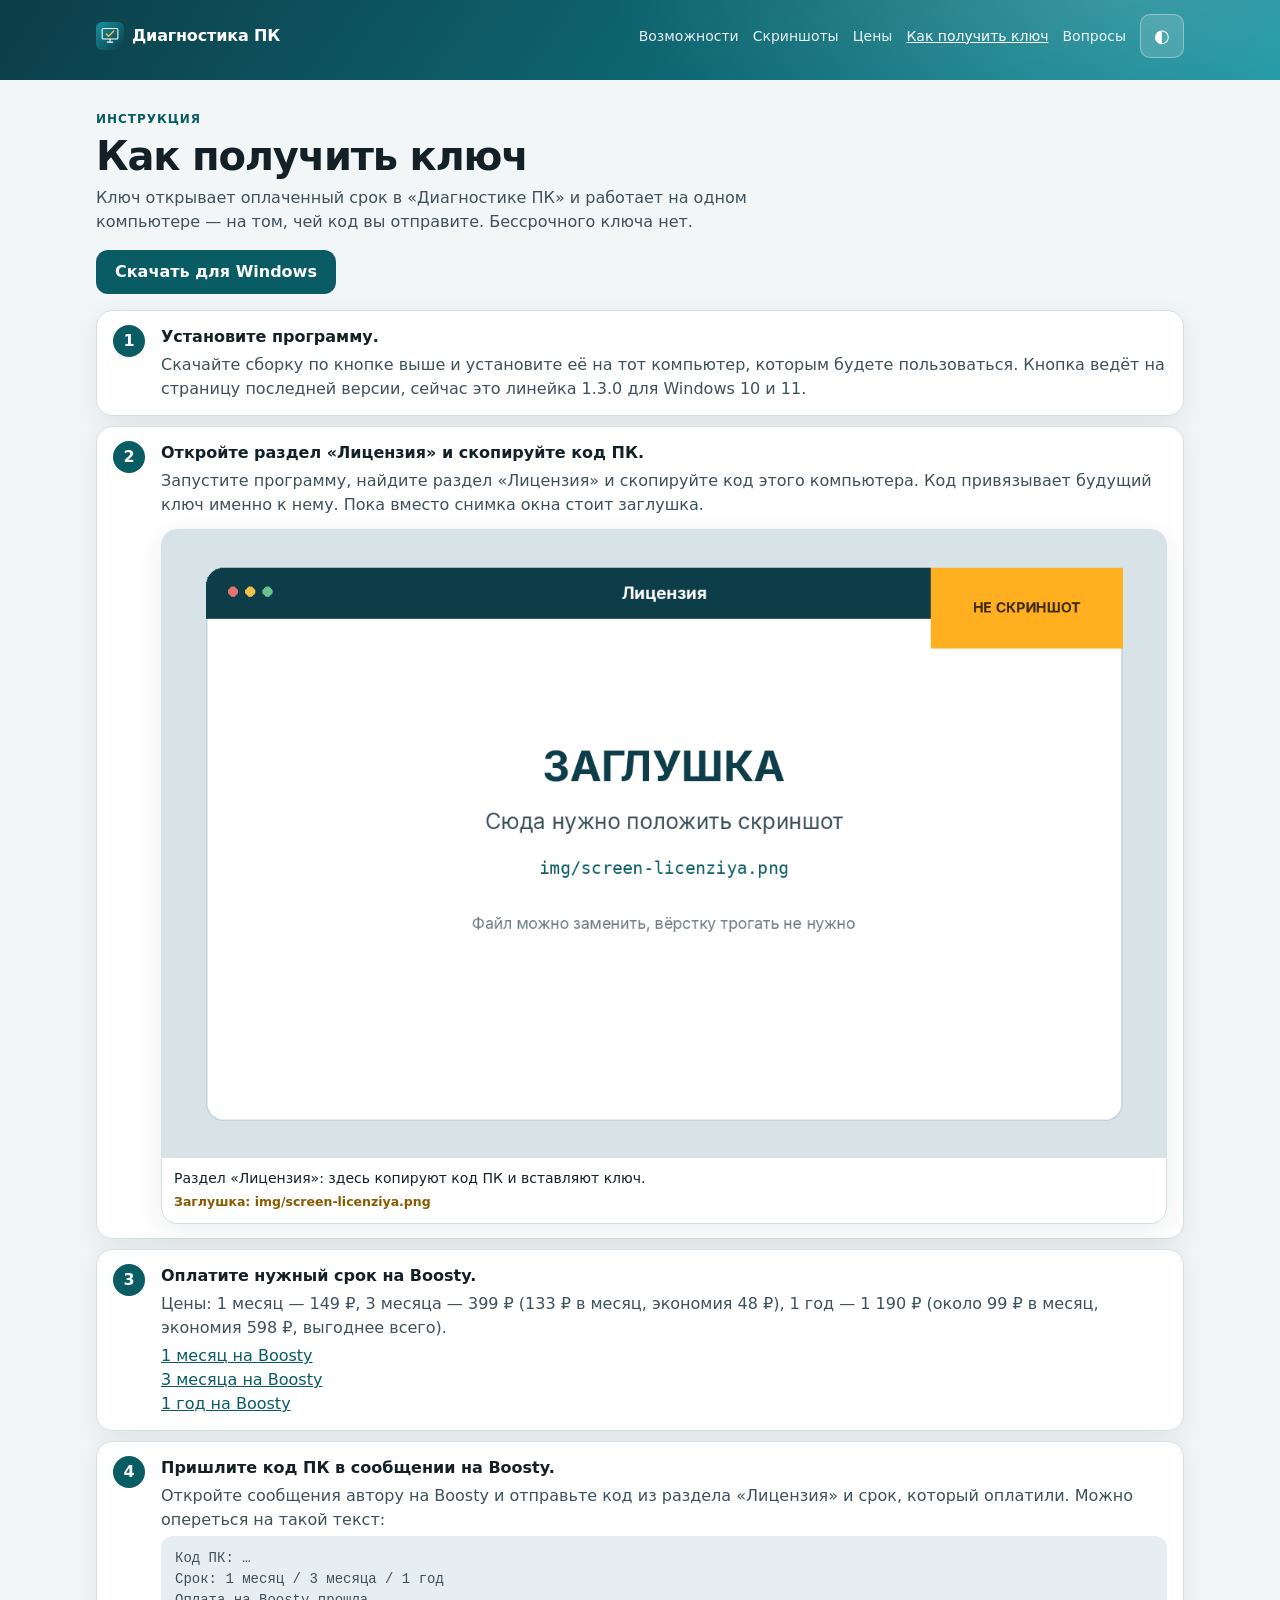
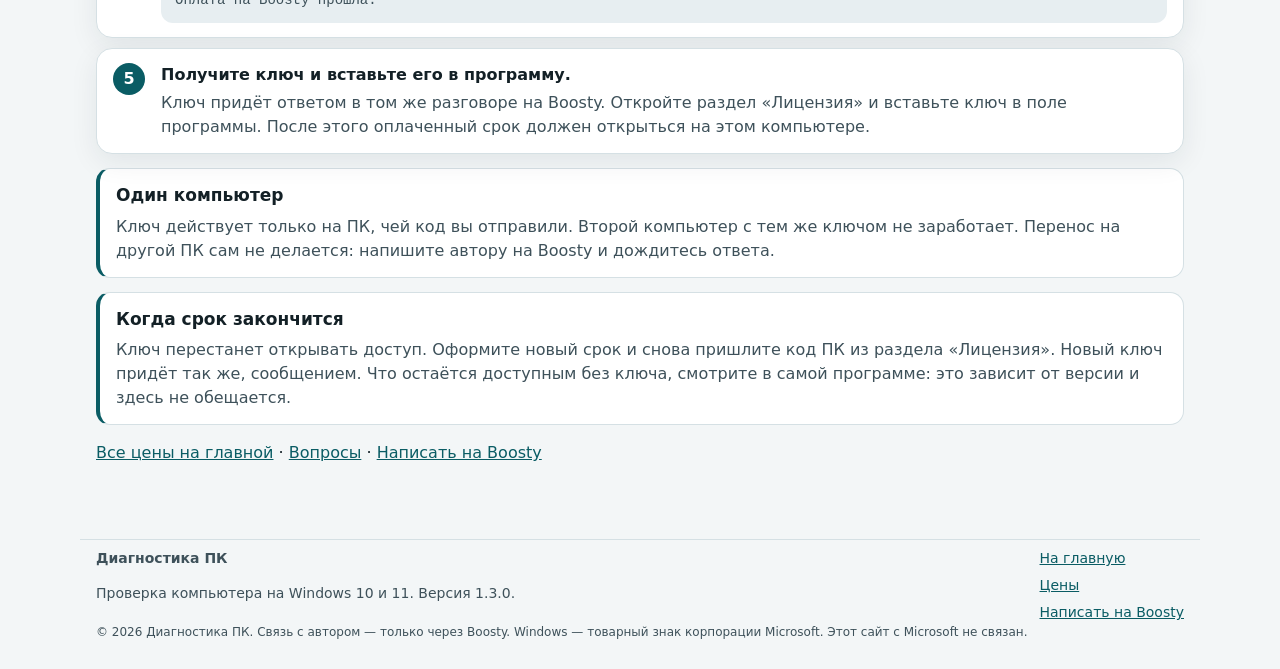
==== pc-diagnostika/instrukciya.html @ 808ccf8e "Add the Russian landing page for Диагностика ПК. Publish it under /pc-diagnostika/ so GitHub Pages c" ====
<!doctype html>
<html lang="ru">
<head>
<meta charset="utf-8">
<meta name="viewport" content="width=device-width, initial-scale=1">
<title>Как получить ключ — Диагностика ПК</title>
<meta name="description" content="Как получить ключ «Диагностики ПК»: установить программу, скопировать код ПК в разделе «Лицензия», оплатить срок на Boosty и вставить ключ. Ключ работает на одном компьютере.">
<link rel="canonical" href="https://furfantom1331fur.github.io/pc-diagnostika/instrukciya.html">
<meta name="robots" content="index, follow">
<meta name="theme-color" content="#0c3d48">
<link rel="icon" href="favicon.svg" type="image/svg+xml">
<meta property="og:type" content="article">
<meta property="og:locale" content="ru_RU">
<meta property="og:site_name" content="Диагностика ПК">
<meta property="og:title" content="Как получить ключ — Диагностика ПК">
<meta property="og:description" content="Пять шагов: установка, код ПК, оплата срока на Boosty, сообщение автору и вставка ключа. Один ключ — один компьютер.">
<meta property="og:url" content="https://furfantom1331fur.github.io/pc-diagnostika/instrukciya.html">
<meta property="og:image" content="https://furfantom1331fur.github.io/pc-diagnostika/og.png">
<meta property="og:image:width" content="1200">
<meta property="og:image:height" content="630">
<meta property="og:image:alt" content="Диагностика ПК — проверка компьютера на Windows 10 и 11">
<meta name="twitter:card" content="summary_large_image">
<meta name="twitter:title" content="Как получить ключ — Диагностика ПК">
<meta name="twitter:description" content="Установка, код ПК, оплата на Boosty и вставка ключа. Ключ привязан к одному компьютеру.">
<meta name="twitter:image" content="https://furfantom1331fur.github.io/pc-diagnostika/og.png">
<script>/* тема до отрисовки, чтобы не мигало */try{var t=localStorage.getItem('pcd.theme');if(t||matchMedia('(prefers-color-scheme: dark)').matches)document.documentElement.dataset.theme=t||'dark'}catch(e){}</script>
<link rel="stylesheet" href="style.css?v=20261107b">
<script type="application/ld+json">
{
  "@context": "https://schema.org",
  "@type": "BreadcrumbList",
  "itemListElement": [
    {"@type": "ListItem", "position": 1, "name": "Диагностика ПК", "item": "https://furfantom1331fur.github.io/pc-diagnostika/"},
    {"@type": "ListItem", "position": 2, "name": "Как получить ключ", "item": "https://furfantom1331fur.github.io/pc-diagnostika/instrukciya.html"}
  ]
}
</script>
<!-- Yandex.Metrika counter -->
<script type="text/javascript">
  (function(m,e,t,r,i,k,a){
    m[i]=m[i]||function(){(m[i].a=m[i].a||[]).push(arguments)};
    m[i].l=1*new Date();
    for (var j = 0; j < document.scripts.length; j++) {if (document.scripts[j].src === r) { return; }}
    k=e.createElement(t),a=e.getElementsByTagName(t)[0],k.async=1,k.src=r,a.parentNode.insertBefore(k,a)
  })(window, document, 'script', 'https://mc.yandex.ru/metrika/tag.js?id=113981254', 'ym');
  ym(113981254, 'init', {ssr:true, webvisor:true, clickmap:true, accurateTrackBounce:true, trackLinks:true});
</script>
<noscript><div><img src="https://mc.yandex.ru/watch/113981254" style="position:absolute; left:-9999px;" alt="" /></div></noscript>
<!-- /Yandex.Metrika counter -->
</head>
<body>
<a class="skip" href="#main">К содержанию</a>
<header class="top top-slim">
  <div class="wrap">
    <nav class="nav" aria-label="Разделы">
      <a class="logo" href="./"><img src="favicon.svg" alt="" width="28" height="28"> Диагностика ПК</a>
      <div class="nav-side">
        <details class="nav-drop">
          <summary>Меню</summary>
          <div class="nav-drop-panel">
            <a href="./#features">Возможности</a>
            <a href="./#screens">Скриншоты</a>
            <a href="./#prices">Цены</a>
            <a href="instrukciya.html" aria-current="page">Как получить ключ</a>
            <a href="./#faq">Вопросы</a>
          </div>
        </details>
        <div class="nav-links">
          <a href="./#features">Возможности</a>
          <a href="./#screens">Скриншоты</a>
          <a href="./#prices">Цены</a>
          <a href="instrukciya.html" aria-current="page">Как получить ключ</a>
          <a href="./#faq">Вопросы</a>
          <button type="button" id="theme" class="icon-btn" aria-label="Переключить тёмную тему" title="Тёмная / светлая тема">◐</button>
        </div>
      </div>
    </nav>
  </div>
</header>

<main id="main">
  <section class="section">
    <div class="wrap">
      <p class="kicker">Инструкция</p>
      <h1>Как получить ключ</h1>
      <p class="lead">Ключ открывает оплаченный срок в «Диагностике ПК» и работает на одном компьютере — на том, чей код вы отправите. Бессрочного ключа нет.</p>
      <p><a class="btn btn-primary inline" data-download>Скачать для Windows</a></p>

      <ol class="steps">
        <li>
          <strong>Установите программу.</strong>
          <p>Скачайте сборку по кнопке выше и установите её на тот компьютер, которым будете пользоваться. Кнопка ведёт на страницу последней версии, сейчас это линейка 1.3.0 для Windows 10 и 11.</p>
        </li>
        <li>
          <strong>Откройте раздел «Лицензия» и скопируйте код ПК.</strong>
          <p>Запустите программу, найдите раздел «Лицензия» и скопируйте код этого компьютера. Код привязывает будущий ключ именно к нему. Пока вместо снимка окна стоит заглушка.</p>
          <figure class="shot shot-space">
            <!-- Заглушка: замените файл img/screen-licenziya.png -->
            <img src="img/screen-licenziya.png" width="1280" height="800" alt="Заглушка скриншота: раздел «Лицензия» с кодом ПК" decoding="async">
            <figcaption>Раздел «Лицензия»: здесь копируют код ПК и вставляют ключ.<span class="slot-note">Заглушка: img/screen-licenziya.png</span></figcaption>
          </figure>
        </li>
        <li>
          <strong>Оплатите нужный срок на Boosty.</strong>
          <p>Цены: 1 месяц — 149&nbsp;₽, 3 месяца — 399&nbsp;₽ (133&nbsp;₽ в месяц, экономия 48&nbsp;₽), 1 год — 1&nbsp;190&nbsp;₽ (около 99&nbsp;₽ в месяц, экономия 598&nbsp;₽, выгоднее всего).</p>
          <p>
            <a data-boosty data-plan="1m">1 месяц на Boosty</a><br>
            <a data-boosty data-plan="3m">3 месяца на Boosty</a><br>
            <a data-boosty data-plan="1y">1 год на Boosty</a>
          </p>
        </li>
        <li>
          <strong>Пришлите код ПК в сообщении на Boosty.</strong>
          <p>Откройте сообщения автору на Boosty и отправьте код из раздела «Лицензия» и срок, который оплатили. Можно опереться на такой текст:</p>
          <p class="template">Код ПК: …
Срок: 1 месяц / 3 месяца / 1 год
Оплата на Boosty прошла.</p>
        </li>
        <li>
          <strong>Получите ключ и вставьте его в программу.</strong>
          <p>Ключ придёт ответом в том же разговоре на Boosty. Откройте раздел «Лицензия» и вставьте ключ в поле программы. После этого оплаченный срок должен открыться на этом компьютере.</p>
        </li>
      </ol>

      <div class="callout">
        <h3>Один компьютер</h3>
        <p>Ключ действует только на ПК, чей код вы отправили. Второй компьютер с тем же ключом не заработает. Перенос на другой ПК сам не делается: напишите автору на Boosty и дождитесь ответа.</p>
      </div>
      <div class="callout">
        <h3>Когда срок закончится</h3>
        <p>Ключ перестанет открывать доступ. Оформите новый срок и снова пришлите код ПК из раздела «Лицензия». Новый ключ придёт так же, сообщением. Что остаётся доступным без ключа, смотрите в самой программе: это зависит от версии и здесь не обещается.</p>
      </div>
      <p class="more-links"><a href="./#prices">Все цены на главной</a> · <a href="./#faq">Вопросы</a> · <a data-boosty data-plan="contact">Написать на Boosty</a></p>
    </div>
  </section>
</main>

<footer class="site-foot">
  <div class="wrap foot-grid">
    <div>
      <strong>Диагностика ПК</strong>
      <p>Проверка компьютера на Windows 10 и 11. Версия 1.3.0.</p>
    </div>
    <div class="foot-links">
      <a href="./">На главную</a>
      <a href="./#prices">Цены</a>
      <a data-boosty data-plan="contact">Написать на Boosty</a>
    </div>
  </div>
  <p class="wrap legal">© 2026 Диагностика ПК. Связь с автором — только через Boosty. Windows — товарный знак корпорации Microsoft. Этот сайт с Microsoft не связан.</p>
</footer>
<script src="config.js?v=20261107b"></script>
<script src="site.js?v=20261107b"></script>
</body>
</html>
---- pc-diagnostika/style.css ----
*{box-sizing:border-box}
:root{
  --bg:#f3f6f7;
  --card:#fff;
  --text:#132026;
  --muted:#3e515a;
  --line:#d5e0e4;
  --soft:#e7eef1;
  --link:#0a5c64;
  --btn:#0a5c64;
  --btn-text:#fff;
  --ok:#0d7a45;
  --warn:#8a5a00;
  --shadow:0 8px 28px rgba(16,40,48,.08);
  color-scheme:light;
}
[data-theme=dark]{
  --bg:#101618;
  --card:#1a2428;
  --text:#e7f0f2;
  --muted:#b7c6cc;
  --line:#2c3c42;
  --soft:#223034;
  --link:#8ee7ee;
  --btn:#0e7f8a;
  --btn-text:#fff;
  --ok:#5ddea0;
  --warn:#f0c14b;
  --shadow:0 8px 28px rgba(0,0,0,.35);
  color-scheme:dark;
}
html{scroll-behavior:smooth}
body{
  margin:0;
  font-family:system-ui,-apple-system,"Segoe UI",Roboto,Arial,sans-serif;
  background:var(--bg);
  color:var(--text);
  font-size:16px;
  line-height:1.5;
  -webkit-text-size-adjust:100%;
}
img{max-width:100%;height:auto}
a{color:var(--link)}
h1,h2,h3,p{overflow-wrap:break-word}
main h1{margin:0 0 8px;font-size:40px;line-height:1.1;letter-spacing:-.03em}
.wrap{max-width:1120px;margin:0 auto;padding:0 16px}
.skip{position:absolute;left:-999px;top:8px;background:#fff;color:#000;padding:8px 12px;border-radius:8px;z-index:9}
.skip:focus{left:8px}
:focus-visible{outline:2px solid #fff;outline-offset:3px}
main :focus-visible,footer :focus-visible{outline-color:var(--link)}

.top{
  background:
    radial-gradient(900px 320px at 88% -20%,rgba(255,255,255,.18),transparent 58%),
    linear-gradient(125deg,#0c3d48 0%,#0e6d78 62%,#1493a0 100%);
  color:#fff;
  padding:14px 0 36px;
}
.top-slim{padding-bottom:22px}
.nav{display:flex;justify-content:space-between;align-items:center;gap:12px}
.logo{display:flex;align-items:center;gap:8px;color:#fff;text-decoration:none;font-weight:700;letter-spacing:-.01em}
.nav-side{display:flex;align-items:center;gap:8px}
.nav-links{display:flex;align-items:center;gap:14px;flex-wrap:wrap;justify-content:flex-end}
.nav-links a{color:#fff;opacity:.9;text-decoration:none;font-size:14px}
.nav-links a:hover,.nav-links a[aria-current=page]{opacity:1;text-decoration:underline}
.icon-btn{
  background:rgba(255,255,255,.15);
  border:1px solid rgba(255,255,255,.35);
  color:#fff;
  border-radius:10px;
  width:44px;height:44px;
  font-size:18px;
  cursor:pointer;
}
.nav-drop{display:none;position:relative}
.nav-drop summary{
  list-style:none;
  cursor:pointer;
  color:#fff;
  border:1px solid rgba(255,255,255,.35);
  background:rgba(255,255,255,.12);
  border-radius:10px;
  min-height:44px;
  padding:0 14px;
  display:flex;
  align-items:center;
  font-weight:700;
}
.nav-drop summary::-webkit-details-marker{display:none}
.nav-drop-panel{
  position:absolute;
  right:0;
  top:calc(100% + 8px);
  background:var(--card);
  color:var(--text);
  border-radius:14px;
  min-width:230px;
  box-shadow:var(--shadow);
  padding:8px;
  z-index:8;
  display:grid;
  border:1px solid var(--line);
}
.nav-drop-panel a{color:var(--text);text-decoration:none;padding:10px 12px;border-radius:8px;font-weight:600}
.nav-drop-panel a:hover{background:var(--soft)}

.hero{display:grid;grid-template-columns:1.15fr .85fr;gap:32px;align-items:center;padding:28px 0 8px}
.hero h1{margin:0;font-size:46px;line-height:1.05;letter-spacing:-.03em}
.sub{margin:12px 0 0;font-size:18px;max-width:38em;color:rgba(255,255,255,.92)}
.badges{list-style:none;display:flex;flex-wrap:wrap;gap:8px;padding:0;margin:16px 0 0}
.badges li{background:rgba(255,255,255,.14);border:1px solid rgba(255,255,255,.28);border-radius:999px;padding:4px 12px;font-size:13px}
.badges li::before{content:"✓ ";font-weight:700}
.hero-actions{display:flex;flex-wrap:wrap;gap:10px;margin-top:18px}
.hero-note{margin:12px 0 0;font-size:13px;max-width:40em;color:rgba(255,255,255,.82)}

.btn{
  display:inline-flex;
  align-items:center;
  justify-content:center;
  text-decoration:none;
  border-radius:12px;
  padding:11px 18px;
  font-weight:700;
  min-height:44px;
  border:1px solid transparent;
  cursor:pointer;
  font:inherit;
  font-weight:700;
  line-height:1.2;
}
.btn-light{background:#fff;color:#0a5c64}
.btn-light:hover{background:#f3fbfb}
.btn-line{background:transparent;color:#fff;border-color:rgba(255,255,255,.75)}
.btn-line:hover{background:rgba(255,255,255,.12)}
.btn-primary{background:var(--btn);color:var(--btn-text);width:100%}
.btn-primary:hover{filter:brightness(1.08)}
.btn-primary.inline{width:auto}

.demo{
  background:#fff;
  color:#132026;
  border-radius:18px;
  box-shadow:0 16px 40px rgba(0,0,0,.18);
  overflow:hidden;
}
.demo-flag{margin:0;padding:8px 14px;background:#fff6df;color:#6b4a00;font-size:12px;font-weight:700}
.demo-bar{display:flex;align-items:center;gap:6px;padding:10px 14px;background:#f4f7f8;font-weight:700}
.demo-bar span{width:9px;height:9px;border-radius:50%;background:#d5e0e4}
.demo-bar span:first-child{background:#e57373}
.demo-bar span:nth-child(2){background:#f0c14b}
.demo-bar span:nth-child(3){background:#67c48a}
.demo-score{display:flex;justify-content:space-between;align-items:baseline;gap:12px;padding:14px 14px 6px}
.demo-score span{font-size:13px;color:#3e515a}
.demo-score strong{font-size:18px}
.demo ul{list-style:none;margin:0;padding:4px 14px 8px}
.demo li{display:flex;justify-content:space-between;gap:12px;padding:8px 0;border-top:1px solid #e6eef1;font-size:14px}
.demo li em{font-style:normal;font-weight:700}
.demo li.ok em{color:#0d7a45}
.demo li.warn em{color:#8a5a00}
.demo-history{margin:0;padding:10px 14px 14px;font-size:12px;color:#3e515a}

main{padding:8px 0 28px}
.section{padding:22px 0}
.kicker{margin:0 0 6px;font-size:12px;font-weight:700;letter-spacing:.08em;text-transform:uppercase;color:var(--link)}
h2{margin:0 0 8px;font-size:30px;line-height:1.15;letter-spacing:-.02em}
.lead{margin:0 0 16px;color:var(--muted);max-width:46em}

.feature-grid{display:grid;grid-template-columns:repeat(3,1fr);gap:12px}
.feature{background:var(--card);border:1px solid var(--line);border-radius:16px;padding:16px;box-shadow:var(--shadow)}
.feature h3{margin:10px 0 6px;font-size:17px}
.feature p{margin:0;color:var(--muted);font-size:14.5px}
.ico{
  width:40px;height:40px;border-radius:12px;
  display:grid;place-items:center;
  background:color-mix(in srgb,var(--link) 14%,var(--card));
  color:var(--link);
}

.shot-grid{display:grid;grid-template-columns:1fr 1fr;gap:14px}
.shot{margin:0;background:var(--card);border:1px solid var(--line);border-radius:16px;overflow:hidden;box-shadow:var(--shadow)}
.shot img{display:block;width:100%;height:auto;background:var(--soft)}
.shot figcaption{padding:10px 12px 12px;font-size:14px}
.slot-note{display:block;margin-top:4px;color:var(--warn);font-size:12.5px;font-weight:700}
.note{
  margin:0 0 14px;
  padding:10px 12px;
  border-radius:12px;
  background:#fff6df;
  color:#5c4300;
  font-size:14px;
}
[data-theme=dark] .note{background:#3a3118;color:#ffe7a3}

.price-grid{display:grid;grid-template-columns:repeat(3,1fr);gap:14px;align-items:stretch}
.price{
  background:var(--card);
  border:1px solid var(--line);
  border-radius:18px;
  padding:18px;
  box-shadow:var(--shadow);
  display:flex;
  flex-direction:column;
  gap:6px;
}
.price h3{margin:0;font-size:18px}
.sum{margin:0;font-size:36px;font-weight:800;letter-spacing:-.03em;font-variant-numeric:tabular-nums}
.per,.save,ul.plain{margin:0;color:var(--muted);font-size:14px}
.price .save{color:var(--text);font-weight:700}
.price-good .save{text-decoration:underline;text-decoration-thickness:2px;text-underline-offset:.18em}
.price ul{margin:6px 0 12px;padding-left:18px;color:var(--muted);flex:1}
.price li{margin:4px 0}
.badge{
  align-self:flex-start;
  display:inline-block;
  background:#ffb020;
  color:#3a2600;
  font-weight:800;
  font-size:12px;
  padding:3px 9px;
  border-radius:999px;
  margin:0;
}
.price-best{border:2px solid var(--btn);background:color-mix(in srgb,var(--link) 8%,var(--card))}
@media (min-width:861px){
  .price:not(:has(.badge)) h3{margin-top:28px}
}
.shot-space{margin-top:12px}
.more-links{margin-top:16px}

.steps{list-style:none;margin:0;padding:0;display:grid;gap:10px;counter-reset:step}
.steps li{
  background:var(--card);
  border:1px solid var(--line);
  border-radius:16px;
  padding:14px 16px 14px 64px;
  position:relative;
  counter-increment:step;
  box-shadow:var(--shadow);
}
.steps li::before{
  content:counter(step);
  position:absolute;
  left:16px;top:14px;
  width:32px;height:32px;
  border-radius:50%;
  background:var(--btn);
  color:var(--btn-text);
  display:grid;place-items:center;
  font-weight:800;
}
.steps p{margin:4px 0 0;color:var(--muted)}
.callout{
  margin-top:14px;
  background:var(--card);
  border:1px solid var(--line);
  border-left:4px solid var(--btn);
  border-radius:14px;
  padding:14px 16px;
}
.callout h3{margin:0 0 6px;font-size:17px}
.callout p{margin:0;color:var(--muted)}

.reqs{display:grid;grid-template-columns:1fr 1fr;gap:10px;margin:0}
.reqs div{background:var(--card);border:1px solid var(--line);border-radius:14px;padding:12px 14px}
.reqs dt{font-size:12px;color:var(--muted);font-weight:700;letter-spacing:.04em;text-transform:uppercase}
.reqs dd{margin:4px 0 0}

.qa{border-bottom:1px solid var(--line);background:var(--card);padding:0 14px}
.qa:first-of-type{border-radius:16px 16px 0 0}
.qa:last-of-type{border-radius:0 0 16px 16px;border-bottom:0}
.faq{border:1px solid var(--line);border-radius:16px;overflow:hidden;box-shadow:var(--shadow)}
.qa summary{cursor:pointer;font-weight:700;padding:14px 0;list-style:none;display:flex;justify-content:space-between;gap:12px}
.qa summary::-webkit-details-marker{display:none}
.qa summary::after{content:"+";color:var(--link);font-size:22px;line-height:1;font-weight:500}
.qa[open] summary::after{content:"−"}
.qa p{margin:0 0 14px;color:var(--muted)}

.template{
  margin:10px 0 0;
  background:var(--soft);
  border-radius:12px;
  padding:12px 14px;
  font-family:ui-monospace,"Cascadia Code","Segoe UI Mono",monospace;
  font-size:14px;
  white-space:pre-wrap;
}

.site-foot{padding:8px 0 28px;color:var(--muted);font-size:14px}
.foot-grid{display:flex;justify-content:space-between;gap:18px;flex-wrap:wrap;padding-top:8px;border-top:1px solid var(--line)}
.foot-links{display:flex;flex-direction:column;gap:6px;align-items:flex-start}
.legal{font-size:12px}

@media (max-width:980px){
  .nav-links a{display:none}
  .nav-drop{display:block}
}
@media (max-width:860px){
  .hero{grid-template-columns:1fr}
  .hero h1{font-size:36px}
  .feature-grid,.price-grid,.shot-grid,.reqs{grid-template-columns:1fr}
  h2{font-size:26px}
}
@media (max-width:360px){
  .logo{font-size:14px;white-space:nowrap;gap:6px}
  .nav-drop summary{padding:0 10px}
}
@media (max-width:520px){
  .hero h1{font-size:32px}
  .sub{font-size:16px}
  .hero-actions{display:grid}
  .sum{font-size:32px}
  .feature,.price{padding:14px}
  main h1{font-size:32px}
}
@media (prefers-reduced-motion:reduce){
  html{scroll-behavior:auto}
  .btn-primary:hover{filter:none}
}
@media (forced-colors:active){
  .btn,.icon-btn,.nav-drop summary{border:1px solid ButtonText}
}
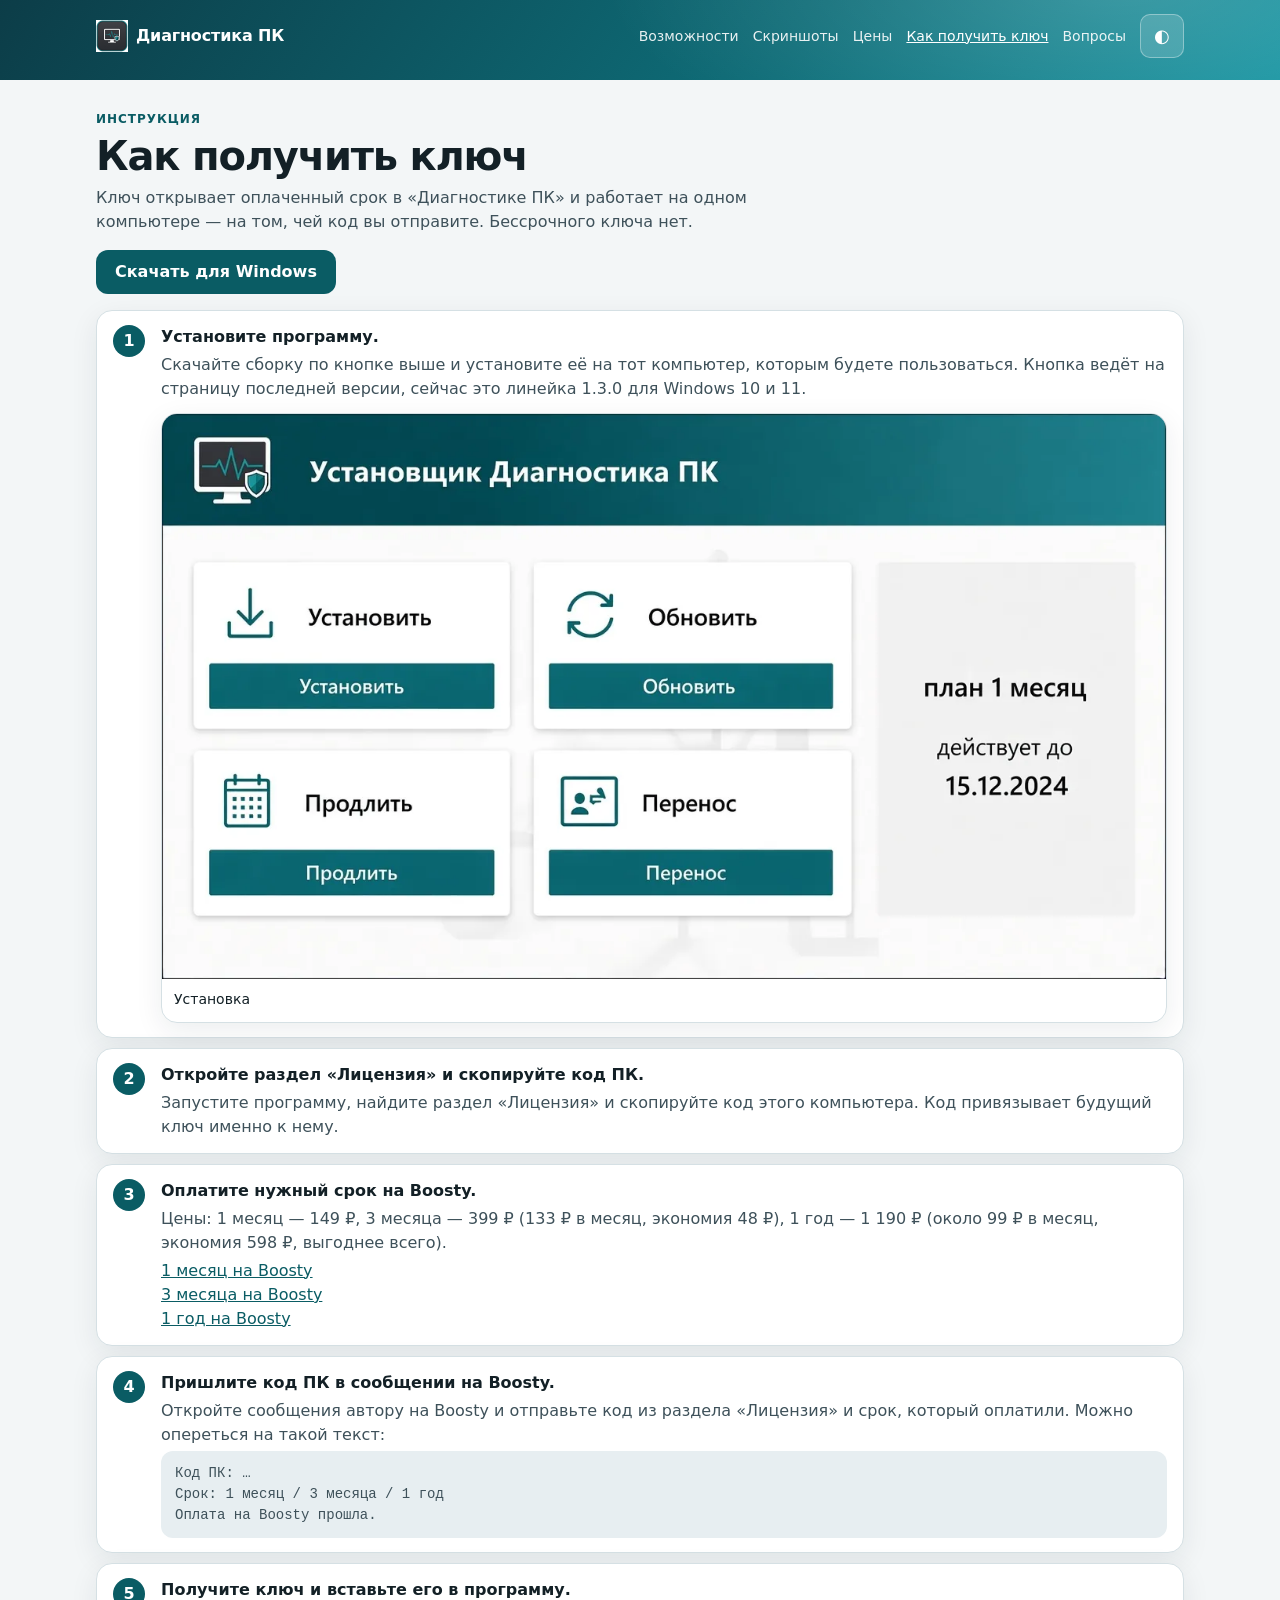
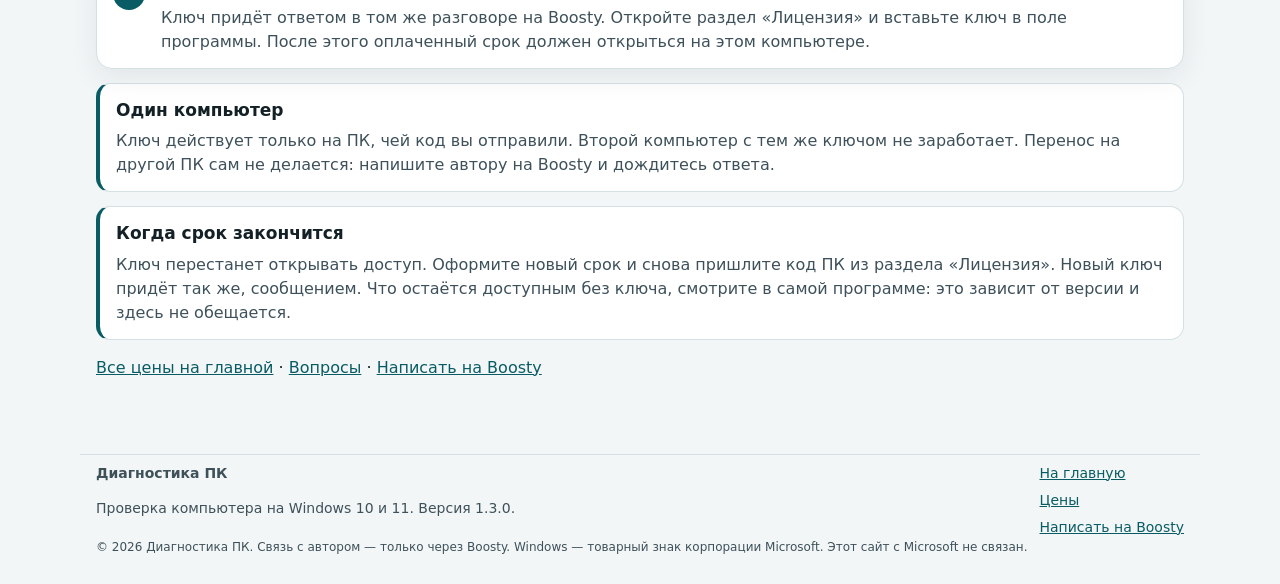
==== commit d3ffa262: "Replace placeholder shots with screenshots from the app. Use the real home, disks, and installer ima" ====
--- a/pc-diagnostika/instrukciya.html
+++ b/pc-diagnostika/instrukciya.html
@@ -8,7 +8,8 @@
 <link rel="canonical" href="https://furfantom1331fur.github.io/pc-diagnostika/instrukciya.html">
 <meta name="robots" content="index, follow">
 <meta name="theme-color" content="#0c3d48">
-<link rel="icon" href="favicon.svg" type="image/svg+xml">
+<link rel="icon" href="favicon.png" type="image/png">
+<link rel="apple-touch-icon" href="favicon.png">
 <meta property="og:type" content="article">
 <meta property="og:locale" content="ru_RU">
 <meta property="og:site_name" content="Диагностика ПК">
@@ -16,15 +17,15 @@
 <meta property="og:description" content="Пять шагов: установка, код ПК, оплата срока на Boosty, сообщение автору и вставка ключа. Один ключ — один компьютер.">
 <meta property="og:url" content="https://furfantom1331fur.github.io/pc-diagnostika/instrukciya.html">
 <meta property="og:image" content="https://furfantom1331fur.github.io/pc-diagnostika/og.png">
-<meta property="og:image:width" content="1200">
-<meta property="og:image:height" content="630">
+<meta property="og:image:width" content="1280">
+<meta property="og:image:height" content="720">
 <meta property="og:image:alt" content="Диагностика ПК — проверка компьютера на Windows 10 и 11">
 <meta name="twitter:card" content="summary_large_image">
 <meta name="twitter:title" content="Как получить ключ — Диагностика ПК">
 <meta name="twitter:description" content="Установка, код ПК, оплата на Boosty и вставка ключа. Ключ привязан к одному компьютеру.">
 <meta name="twitter:image" content="https://furfantom1331fur.github.io/pc-diagnostika/og.png">
 <script>/* тема до отрисовки, чтобы не мигало */try{var t=localStorage.getItem('pcd.theme');if(t||matchMedia('(prefers-color-scheme: dark)').matches)document.documentElement.dataset.theme=t||'dark'}catch(e){}</script>
-<link rel="stylesheet" href="style.css?v=20261107b">
+<link rel="stylesheet" href="style.css?v=20261107c">
 <script type="application/ld+json">
 {
   "@context": "https://schema.org",
@@ -53,7 +54,7 @@
 <header class="top top-slim">
   <div class="wrap">
     <nav class="nav" aria-label="Разделы">
-      <a class="logo" href="./"><img src="favicon.svg" alt="" width="28" height="28"> Диагностика ПК</a>
+      <a class="logo" href="./"><img src="favicon.png" alt="" width="32" height="32"> Диагностика ПК</a>
       <div class="nav-side">
         <details class="nav-drop">
           <summary>Меню</summary>
@@ -90,15 +91,14 @@
         <li>
           <strong>Установите программу.</strong>
           <p>Скачайте сборку по кнопке выше и установите её на тот компьютер, которым будете пользоваться. Кнопка ведёт на страницу последней версии, сейчас это линейка 1.3.0 для Windows 10 и 11.</p>
+          <figure class="shot shot-space">
+            <img src="img/installer.webp" width="1280" height="720" alt="Установщик «Диагностика ПК»" decoding="async">
+            <figcaption>Установка</figcaption>
+          </figure>
         </li>
         <li>
           <strong>Откройте раздел «Лицензия» и скопируйте код ПК.</strong>
-          <p>Запустите программу, найдите раздел «Лицензия» и скопируйте код этого компьютера. Код привязывает будущий ключ именно к нему. Пока вместо снимка окна стоит заглушка.</p>
-          <figure class="shot shot-space">
-            <!-- Заглушка: замените файл img/screen-licenziya.png -->
-            <img src="img/screen-licenziya.png" width="1280" height="800" alt="Заглушка скриншота: раздел «Лицензия» с кодом ПК" decoding="async">
-            <figcaption>Раздел «Лицензия»: здесь копируют код ПК и вставляют ключ.<span class="slot-note">Заглушка: img/screen-licenziya.png</span></figcaption>
-          </figure>
+          <p>Запустите программу, найдите раздел «Лицензия» и скопируйте код этого компьютера. Код привязывает будущий ключ именно к нему.</p>
         </li>
         <li>
           <strong>Оплатите нужный срок на Boosty.</strong>
@@ -149,7 +149,7 @@
   </div>
   <p class="wrap legal">© 2026 Диагностика ПК. Связь с автором — только через Boosty. Windows — товарный знак корпорации Microsoft. Этот сайт с Microsoft не связан.</p>
 </footer>
-<script src="config.js?v=20261107b"></script>
-<script src="site.js?v=20261107b"></script>
+<script src="config.js?v=20261107c"></script>
+<script src="site.js?v=20261107c"></script>
 </body>
 </html>
--- a/pc-diagnostika/style.css
+++ b/pc-diagnostika/style.css
@@ -180,17 +180,7 @@
 .shot{margin:0;background:var(--card);border:1px solid var(--line);border-radius:16px;overflow:hidden;box-shadow:var(--shadow)}
 .shot img{display:block;width:100%;height:auto;background:var(--soft)}
 .shot figcaption{padding:10px 12px 12px;font-size:14px}
-.slot-note{display:block;margin-top:4px;color:var(--warn);font-size:12.5px;font-weight:700}
-.note{
-  margin:0 0 14px;
-  padding:10px 12px;
-  border-radius:12px;
-  background:#fff6df;
-  color:#5c4300;
-  font-size:14px;
-}
-[data-theme=dark] .note{background:#3a3118;color:#ffe7a3}
-
+.shot-main{grid-column:1 / -1}
 .price-grid{display:grid;grid-template-columns:repeat(3,1fr);gap:14px;align-items:stretch}
 .price{
   background:var(--card);
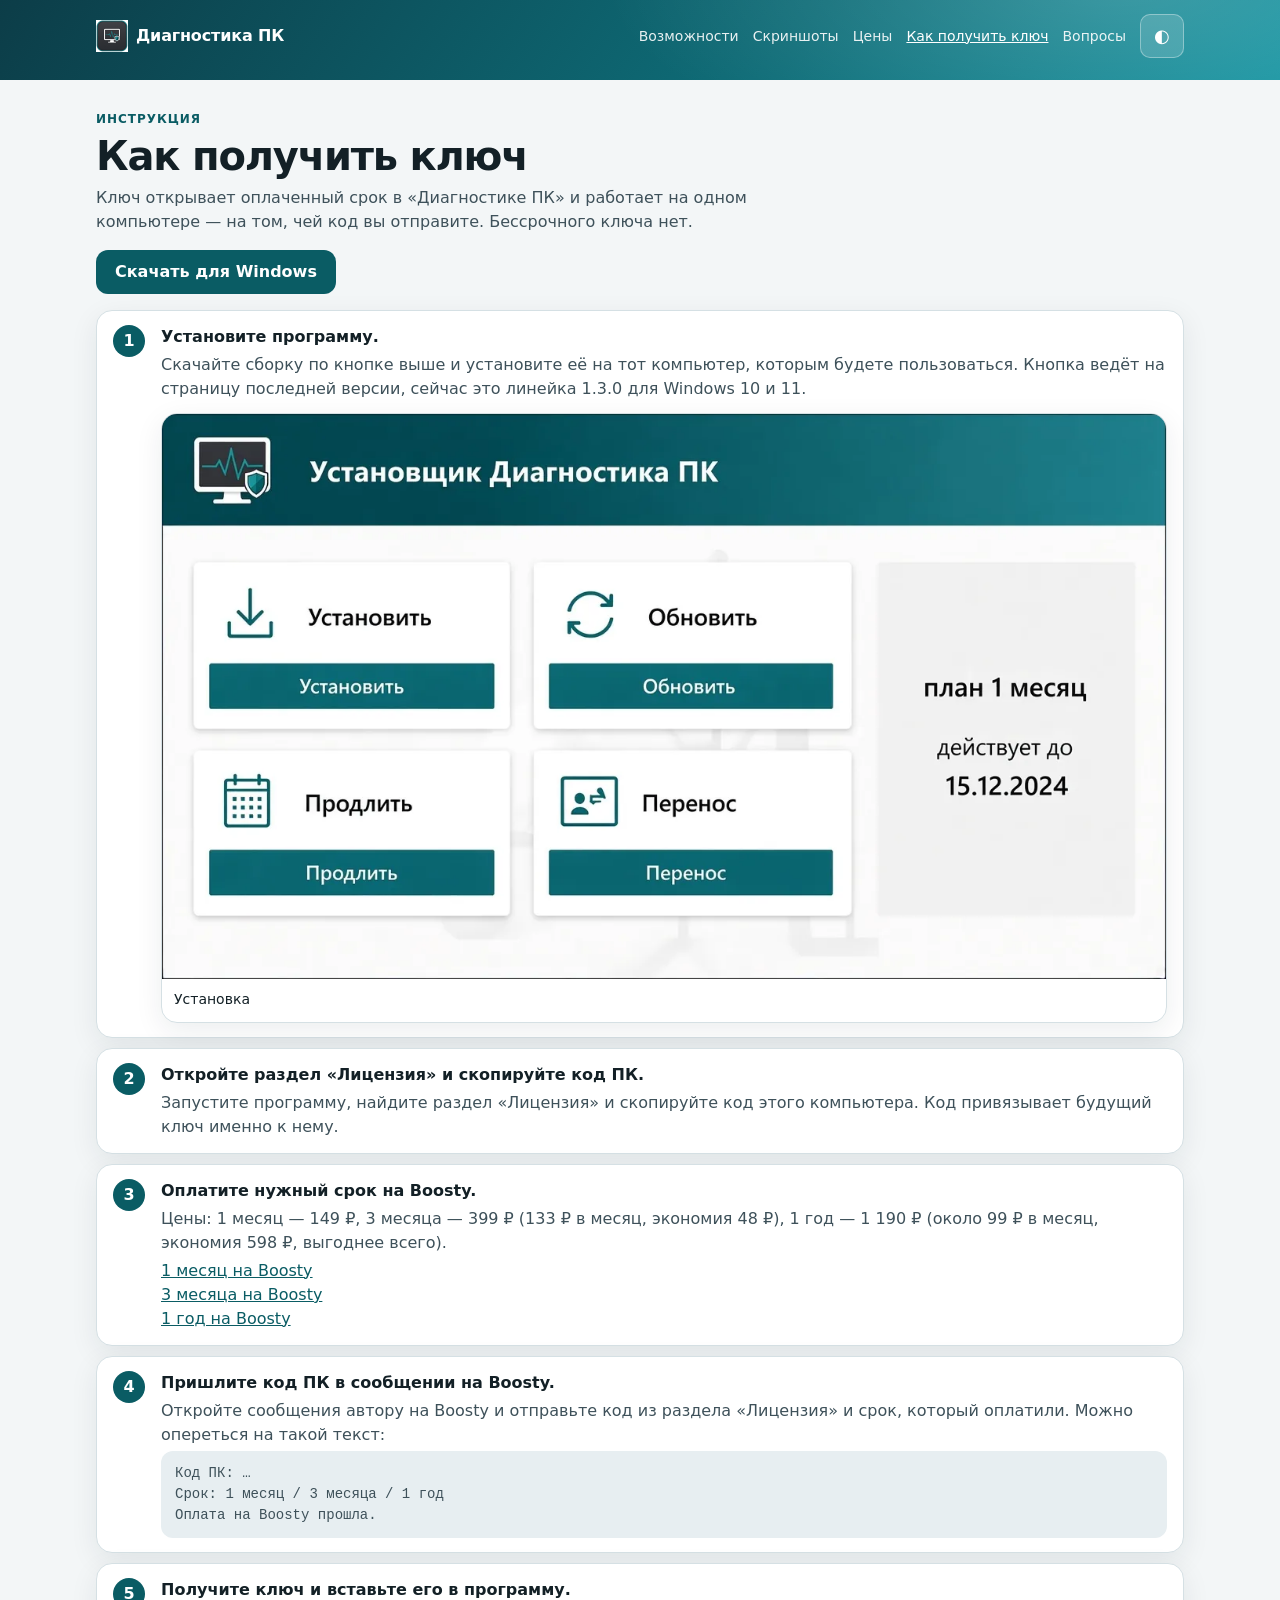
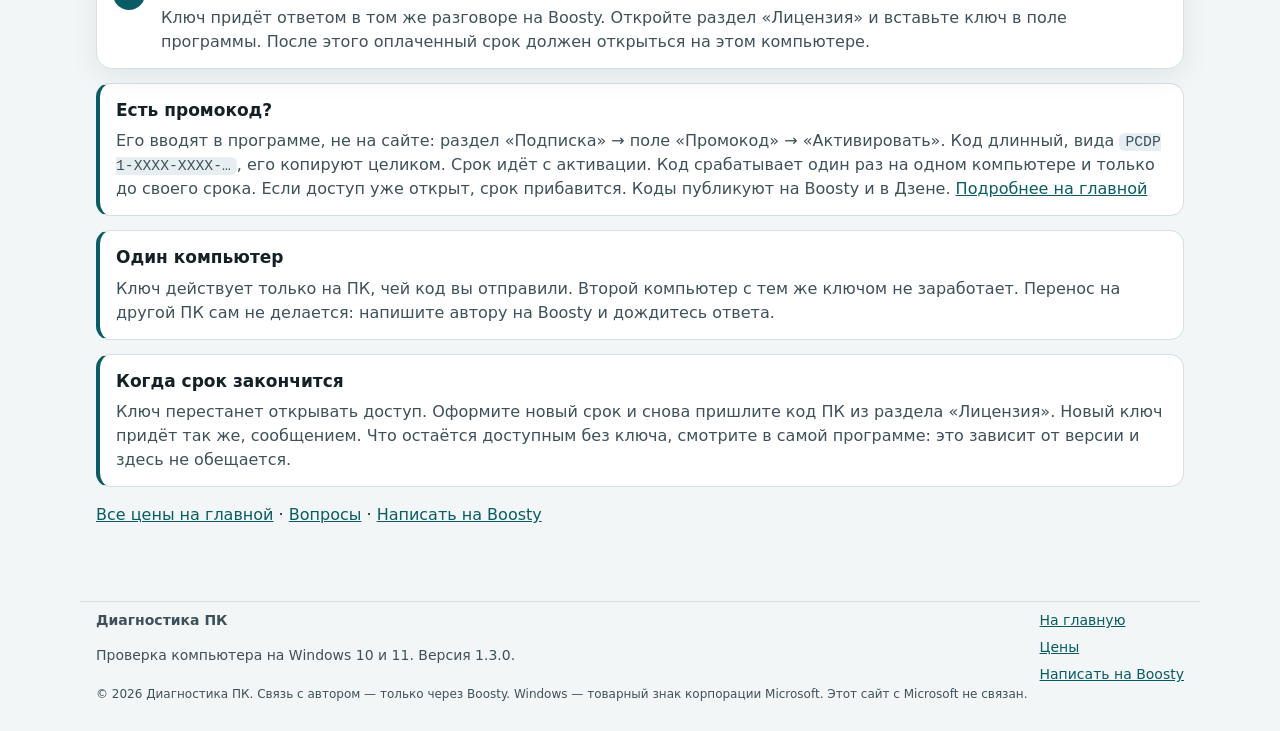
==== commit 68f988e0: "Explain how promo codes are activated in the app. Add a promo section next to the prices, a short no" ====
--- a/pc-diagnostika/instrukciya.html
+++ b/pc-diagnostika/instrukciya.html
@@ -25,7 +25,7 @@
 <meta name="twitter:description" content="Установка, код ПК, оплата на Boosty и вставка ключа. Ключ привязан к одному компьютеру.">
 <meta name="twitter:image" content="https://furfantom1331fur.github.io/pc-diagnostika/og.png">
 <script>/* тема до отрисовки, чтобы не мигало */try{var t=localStorage.getItem('pcd.theme');if(t||matchMedia('(prefers-color-scheme: dark)').matches)document.documentElement.dataset.theme=t||'dark'}catch(e){}</script>
-<link rel="stylesheet" href="style.css?v=20261107c">
+<link rel="stylesheet" href="style.css?v=20261107d">
 <script type="application/ld+json">
 {
   "@context": "https://schema.org",
@@ -122,6 +122,10 @@
         </li>
       </ol>
 
+      <div class="callout" id="promo">
+        <h3>Есть промокод?</h3>
+        <p>Его вводят в программе, не на сайте: раздел «Подписка» → поле «Промокод» → «Активировать». Код длинный, вида <code class="code">PCDP1-XXXX-XXXX-…</code>, его копируют целиком. Срок идёт с активации. Код срабатывает один раз на одном компьютере и только до своего срока. Если доступ уже открыт, срок прибавится. Коды публикуют на Boosty и в Дзене. <a href="./#promo">Подробнее на главной</a></p>
+      </div>
       <div class="callout">
         <h3>Один компьютер</h3>
         <p>Ключ действует только на ПК, чей код вы отправили. Второй компьютер с тем же ключом не заработает. Перенос на другой ПК сам не делается: напишите автору на Boosty и дождитесь ответа.</p>
@@ -149,7 +153,7 @@
   </div>
   <p class="wrap legal">© 2026 Диагностика ПК. Связь с автором — только через Boosty. Windows — товарный знак корпорации Microsoft. Этот сайт с Microsoft не связан.</p>
 </footer>
-<script src="config.js?v=20261107c"></script>
-<script src="site.js?v=20261107c"></script>
+<script src="config.js?v=20261107d"></script>
+<script src="site.js?v=20261107d"></script>
 </body>
 </html>
--- a/pc-diagnostika/style.css
+++ b/pc-diagnostika/style.css
@@ -214,6 +214,25 @@
 @media (min-width:861px){
   .price:not(:has(.badge)) h3{margin-top:28px}
 }
+.promo{
+  background:var(--card);
+  border:1px solid var(--line);
+  border-radius:18px;
+  padding:18px;
+  box-shadow:var(--shadow);
+}
+.promo .path{margin:10px 0;font-weight:700}
+.promo ul{margin:8px 0 12px;padding-left:18px}
+.promo li{margin:4px 0}
+.promo .btn{margin-top:4px}
+.code{
+  font-family:ui-monospace,"Cascadia Code","Segoe UI Mono",monospace;
+  font-size:.92em;
+  background:var(--soft);
+  padding:1px 6px;
+  border-radius:6px;
+  word-break:break-all;
+}
 .shot-space{margin-top:12px}
 .more-links{margin-top:16px}
 
